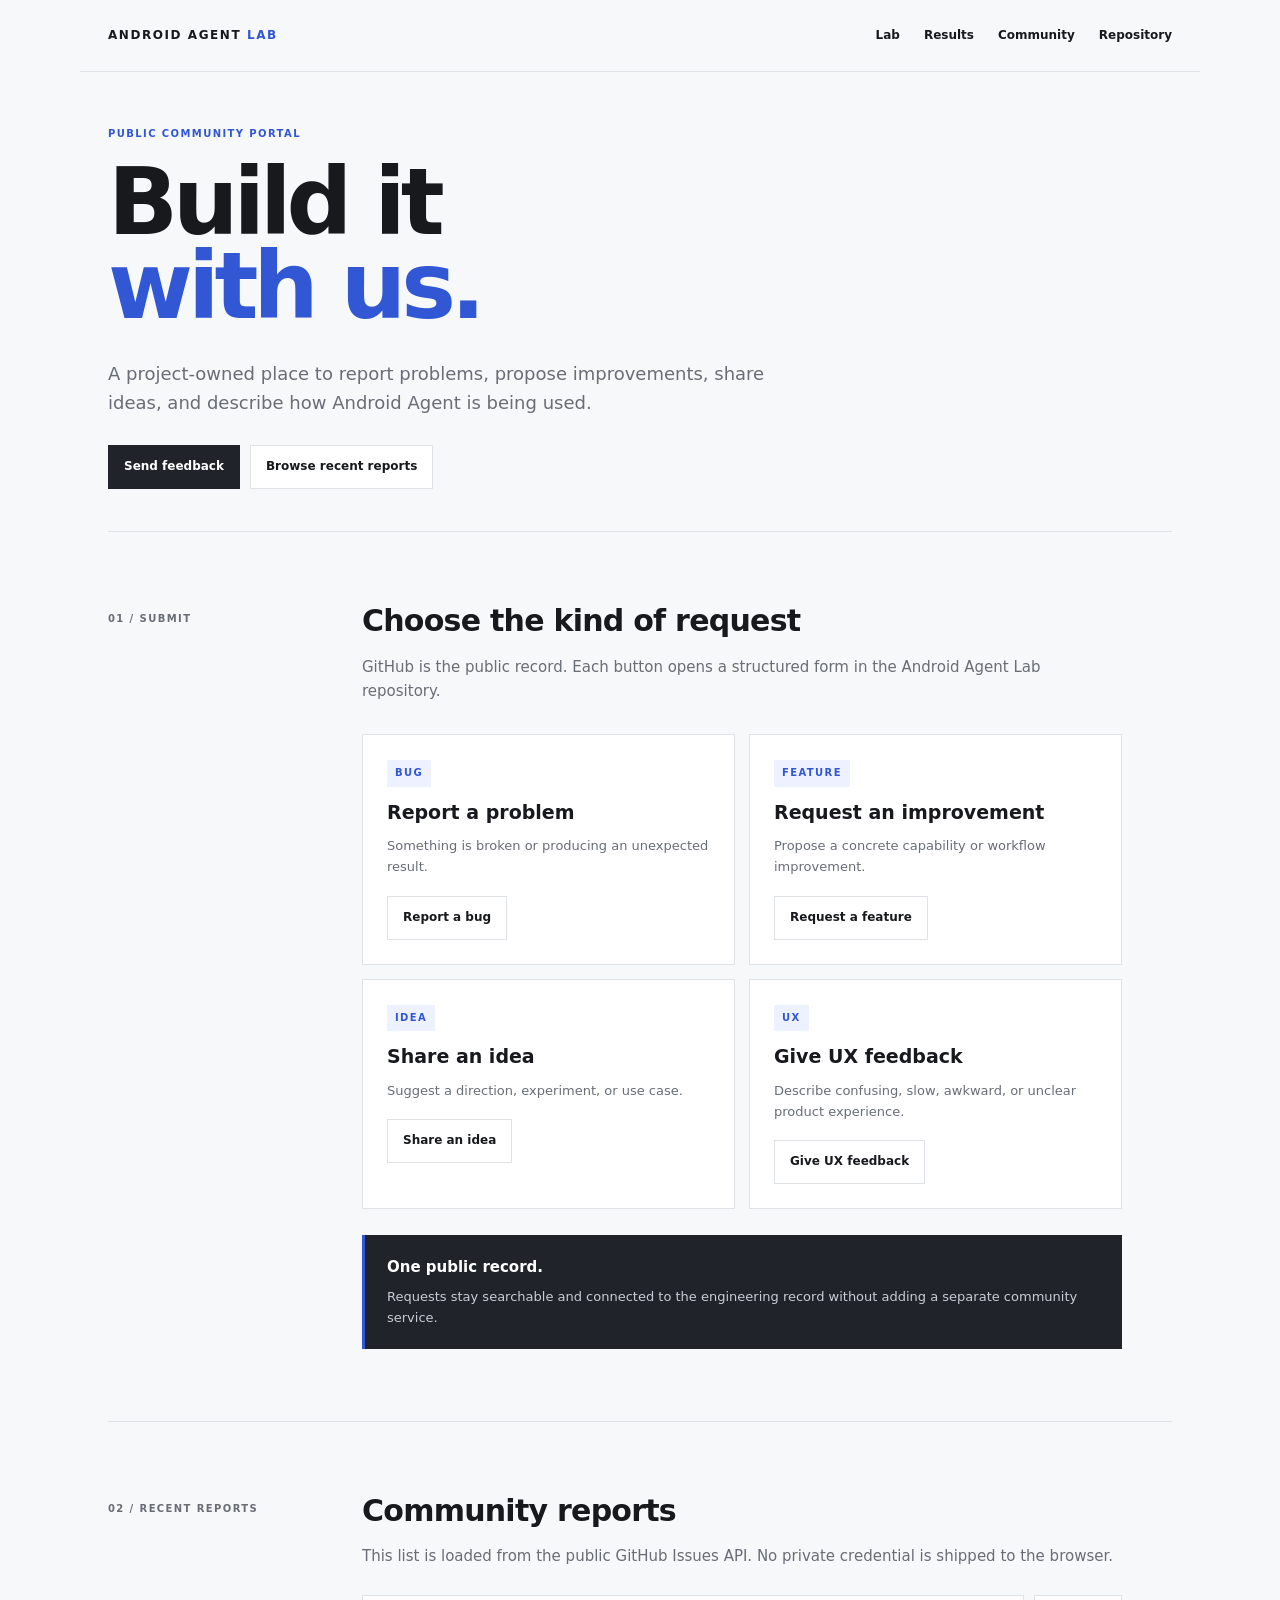
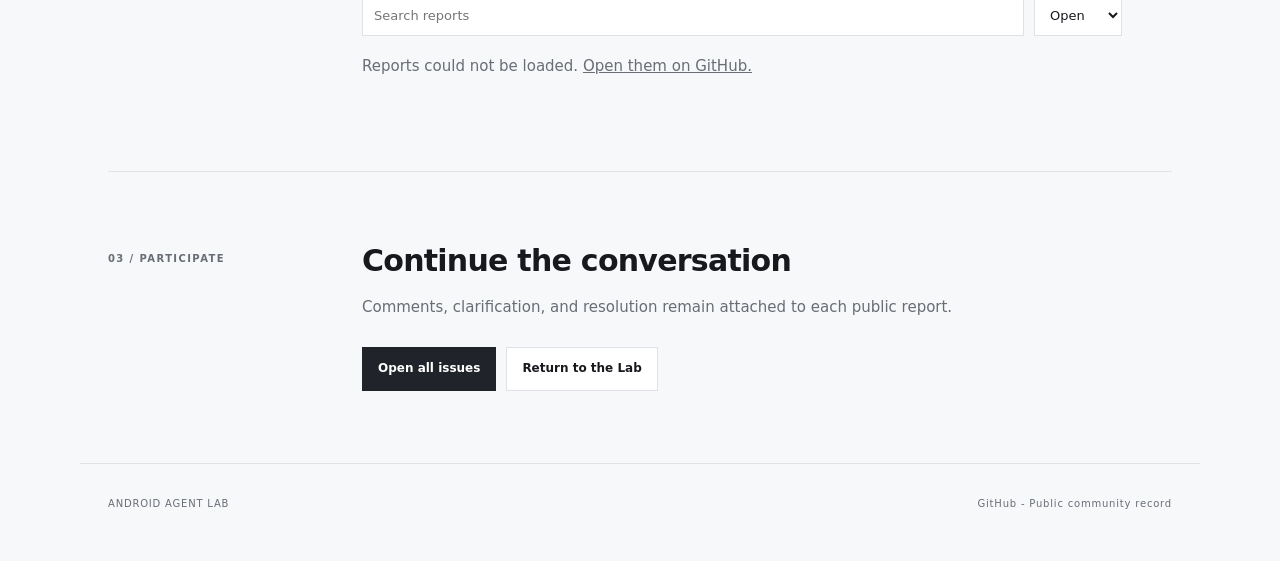
==== community.html @ ad7f055f "feat(community): add GitHub-backed public community portal" ====
<!doctype html>
<html lang="en">
<head><meta charset="utf-8"><meta name="viewport" content="width=device-width,initial-scale=1"><meta name="description" content="Android Agent community portal"><title>Community - Android Agent Lab</title><link rel="stylesheet" href="styles.css">
<style>
.community-hero{padding:54px 0 42px;max-width:820px}.community-grid{display:grid;grid-template-columns:repeat(2,1fr);gap:14px;margin-top:30px}.community-card{background:var(--surface);border:1px solid var(--line);padding:24px}.community-card h3{margin:10px 0 7px;font-size:19px}.community-card p{font-size:13px;margin:0 0 18px}.issue-toolbar{display:flex;gap:10px;flex-wrap:wrap;margin:26px 0 18px}.issue-toolbar input,.issue-toolbar select{min-height:40px;border:1px solid var(--line);background:var(--surface);color:var(--text);padding:9px 11px;font:inherit;font-size:13px}.issue-toolbar input{flex:1 1 280px}.issue-list{display:grid;gap:10px}.issue-item{background:var(--surface);border:1px solid var(--line);padding:18px 20px}.issue-item a{text-decoration:none}.issue-item a:hover{color:var(--accent)}.issue-title{font-size:15px;font-weight:650}.issue-meta{display:flex;flex-wrap:wrap;gap:8px 16px;margin-top:8px;color:var(--muted);font-size:11px}.issue-label{color:var(--accent)}.community-note{margin-top:26px;padding:20px 22px;border-left:3px solid var(--accent);background:var(--dark);color:#fff}.community-note p{color:#c9cdd5;margin:6px 0 0;font-size:13px}@media(max-width:720px){.community-grid{grid-template-columns:1fr}.community-hero{padding-top:40px}}
</style></head>
<body>
<header class="site-header"><a class="wordmark" href="./">ANDROID AGENT <span>LAB</span></a><nav aria-label="Primary navigation"><a href="./">Lab</a><a href="results.html">Results</a><a href="community.html" aria-current="page">Community</a><a href="https://github.com/JeanGoetten/Android-Agent-Lab">Repository</a></nav></header>
<main>
<section class="community-hero"><p class="eyebrow">PUBLIC COMMUNITY PORTAL</p><h1>Build it<br><em>with us.</em></h1><p class="lede">A project-owned place to report problems, propose improvements, share ideas, and describe how Android Agent is being used.</p><div class="hero-actions"><a class="button primary" href="#submit">Send feedback</a><a class="button" href="#recent">Browse recent reports</a></div></section>
<section class="section-grid" id="submit"><div class="section-label">01 / SUBMIT</div><div class="section-content"><h2>Choose the kind of request</h2><p>GitHub is the public record. Each button opens a structured form in the Android Agent Lab repository.</p><div class="community-grid">
<article class="community-card"><span class="tag">BUG</span><h3>Report a problem</h3><p>Something is broken or producing an unexpected result.</p><a class="button" href="https://github.com/JeanGoetten/Android-Agent-Lab/issues/new?template=bug_report.yml">Report a bug</a></article>
<article class="community-card"><span class="tag">FEATURE</span><h3>Request an improvement</h3><p>Propose a concrete capability or workflow improvement.</p><a class="button" href="https://github.com/JeanGoetten/Android-Agent-Lab/issues/new?template=feature_request.yml">Request a feature</a></article>
<article class="community-card"><span class="tag">IDEA</span><h3>Share an idea</h3><p>Suggest a direction, experiment, or use case.</p><a class="button" href="https://github.com/JeanGoetten/Android-Agent-Lab/issues/new?template=idea.yml">Share an idea</a></article>
<article class="community-card"><span class="tag">UX</span><h3>Give UX feedback</h3><p>Describe confusing, slow, awkward, or unclear product experience.</p><a class="button" href="https://github.com/JeanGoetten/Android-Agent-Lab/issues/new?template=ux_feedback.yml">Give UX feedback</a></article>
</div><div class="community-note"><strong>One public record.</strong><p>Requests stay searchable and connected to the engineering record without adding a separate community service.</p></div></div></section>
<section class="section-grid" id="recent"><div class="section-label">02 / RECENT REPORTS</div><div class="section-content"><h2>Community reports</h2><p>This list is loaded from the public GitHub Issues API. No private credential is shipped to the browser.</p><div class="issue-toolbar"><input id="issue-search" type="search" placeholder="Search reports" aria-label="Search reports"><select id="issue-state" aria-label="Issue state"><option value="open">Open</option><option value="closed">Closed</option><option value="all">All</option></select></div><div id="issue-list" class="issue-list" aria-live="polite"><p>Loading community reports...</p></div></div></section>
<section class="section-grid"><div class="section-label">03 / PARTICIPATE</div><div class="section-content"><h2>Continue the conversation</h2><p>Comments, clarification, and resolution remain attached to each public report.</p><div class="hero-actions"><a class="button primary" href="https://github.com/JeanGoetten/Android-Agent-Lab/issues">Open all issues</a><a class="button" href="./">Return to the Lab</a></div></div></section>
</main><footer><span>ANDROID AGENT LAB</span><span><a href="https://github.com/JeanGoetten/Android-Agent-Lab">GitHub</a> - Public community record</span></footer>
<script>
const API="https://api.github.com/repos/JeanGoetten/Android-Agent-Lab/issues";const esc=v=>String(v??"").replace(/[&<>"]/g,c=>({"&":"&amp;","<":"&lt;",">":"&gt;",'"':"&quot;"}[c]));const state=document.getElementById("issue-state"),search=document.getElementById("issue-search"),target=document.getElementById("issue-list");let issues=[];
const isCommunity=i=>/^\[(Bug|Feature|Idea|UX)\]/i.test(i.title);
async function load(){target.innerHTML="<p>Loading community reports...</p>";try{const r=await fetch(API+"?state="+state.value+"&per_page=50",{headers:{"Accept":"application/vnd.github+json"},cache:"no-store"});if(!r.ok)throw 0;issues=(await r.json()).filter(isCommunity);render()}catch(e){target.innerHTML='<p>Reports could not be loaded. <a href="https://github.com/JeanGoetten/Android-Agent-Lab/issues">Open them on GitHub.</a></p>'}}
function render(){const q=search.value.trim().toLowerCase(),list=issues.filter(i=>!q||(i.title+" "+(i.body||"")).toLowerCase().includes(q));if(!list.length){target.innerHTML="<p>No community reports match this view.</p>";return}target.innerHTML=list.map(i=>{const labels=(i.labels||[]).map(l=>'<span class="issue-label">'+esc(l.name)+"</span>").join(" | ");const d=new Date(i.updated_at).toLocaleDateString(undefined,{year:"numeric",month:"short",day:"numeric"});return '<article class="issue-item"><a href="'+esc(i.html_url)+'"><div class="issue-title">'+esc(i.title)+'</div></a><div class="issue-meta"><span>#'+i.number+'</span><span>'+esc(i.state)+'</span><span>'+d+'</span>'+ (labels?'<span>'+labels+"</span>":"")+"</div></article>"}).join("")}
state.addEventListener("change",load);search.addEventListener("input",render);load();
</script></body></html>
---- styles.css ----
:root {
  --bg: #f7f8fa;
  --surface: #ffffff;
  --text: #17191d;
  --muted: #686d76;
  --line: #dfe2e7;
  --accent: #3157d5;
  --accent-soft: #eef1ff;
  --dark: #202329;
  --max: 1120px;
}
* { box-sizing: border-box; }
html { scroll-behavior: smooth; }
body {
  margin: 0;
  background: var(--bg);
  color: var(--text);
  font: 400 15px/1.65 Inter, ui-sans-serif, system-ui, -apple-system, BlinkMacSystemFont, "Segoe UI", sans-serif;
}
a { color: inherit; }
.site-header {
  height: 72px;
  max-width: var(--max);
  margin: auto;
  padding: 0 28px;
  display: flex;
  align-items: center;
  justify-content: space-between;
  border-bottom: 1px solid var(--line);
}
.wordmark {
  text-decoration: none;
  font-size: 12px;
  font-weight: 700;
  letter-spacing: .13em;
}
.wordmark span { color: var(--accent); }
nav { display: flex; gap: 24px; }
nav a, .text-link {
  font-size: 12px;
  font-weight: 600;
  text-decoration: none;
}
nav a:hover, .text-link:hover { color: var(--accent); }
main { max-width: var(--max); margin: auto; padding: 0 28px; }
.hero { padding:48px 0 72px; max-width: 820px; }
.eyebrow, .section-label, .callout-key, .tag {
  font-size: 10px;
  font-weight: 700;
  letter-spacing: .14em;
  text-transform: uppercase;
}
.eyebrow { color: var(--accent); margin: 0 0 18px; }
h1 {
  margin: 0;
  font-size: clamp(52px, 9vw, 92px);
  line-height: .92;
  letter-spacing: -.055em;
  font-weight: 650;
}
h1 em { color: var(--accent); font-style: normal; }
.lede {
  max-width: 670px;
  margin: 30px 0 26px;
  color: var(--muted);
  font-size: 18px;
  line-height: 1.6;
}
.hero-meta {
  display: inline-flex;
  gap: 9px;
  align-items: center;
  color: var(--muted);
  font-size: 12px;
}
.status-dot {
  width: 7px; height: 7px; border-radius: 50%;
  background: var(--accent);
}
.section-grid {
  display: grid;
  grid-template-columns: 190px 1fr;
  gap: 64px;
  padding: 72px 0;
  border-top: 1px solid var(--line);
}
.section-label { color: var(--muted); padding-top: 7px; }
.section-content { max-width: 760px; }
h2 { margin: 0 0 16px; font-size: 30px; line-height: 1.15; letter-spacing: -.025em; }
p { margin: 0 0 20px; color: var(--muted); }
.feature-list {
  display: grid;
  grid-template-columns: repeat(2, 1fr);
  margin-top: 34px;
  border-top: 1px solid var(--line);
}
.feature-list article {
  display: flex; gap: 18px; padding: 17px 0;
  border-bottom: 1px solid var(--line);
}
.feature-list b { color: var(--accent); font-size: 10px; letter-spacing: .08em; }
.feature-list span { font-size: 13px; }
.callout {
  margin-bottom: 26px;
  padding: 26px;
  background: var(--dark);
  color: #fff;
  border-left: 3px solid var(--accent);
}
.callout strong { display: block; margin: 7px 0 10px; font-size: 20px; line-height: 1.3; }
.callout p { color: #c9cdd5; margin: 0; }
.callout-key { color: #aebdff; }
.method-line {
  display: flex; flex-wrap: wrap; gap: 12px; align-items: center;
  margin: 30px 0;
  font-size: 11px; font-weight: 700; letter-spacing: .1em;
}
.method-line i { color: var(--accent); font-style: normal; }
.text-link { color: var(--accent); }
.boundary-grid { display: grid; grid-template-columns: 1fr 1fr; gap: 16px; margin: 28px 0; }
.boundary-grid > div { padding: 22px; background: var(--surface); border: 1px solid var(--line); }
.boundary-grid p { margin: 12px 0 0; font-size: 13px; }
.tag { display: inline-block; padding: 5px 8px; background: var(--accent-soft); color: var(--accent); }
.tag.private { background: #eceef1; color: #4f545d; }
footer {
  max-width: var(--max); margin: auto; padding: 32px 28px 48px;
  display: flex; justify-content: space-between; gap: 20px;
  color: var(--muted); font-size: 10px; letter-spacing: .08em;
  border-top: 1px solid var(--line);
}
@media (max-width: 720px) {
  .site-header { height: 64px; padding: 0 18px; }
  nav a:nth-child(-n+3) { display: none; }
  main { padding: 0 18px; }
  .hero { padding: 78px 0 70px; }
  .lede { font-size: 16px; }
  .section-grid { grid-template-columns: 1fr; gap: 22px; padding: 54px 0; }
  .feature-list, .boundary-grid { grid-template-columns: 1fr; }
  footer { padding: 28px 18px 38px; flex-direction: column; }
}

.hero-actions { display:flex; flex-wrap:wrap; gap:10px; margin-top:28px; }
.button {
  display:inline-flex; align-items:center; justify-content:center;
  padding:11px 15px; border:1px solid var(--line); background:var(--surface);
  text-decoration:none; font-size:12px; font-weight:650;
}
.button:hover { border-color:var(--accent); color:var(--accent); }
.button.primary { background:var(--dark); border-color:var(--dark); color:#fff; }
.button.primary:hover { color:#fff; }
.results-section {
  display:grid; grid-template-columns:190px 1fr; gap:64px;
  padding:72px 0; border-top:1px solid var(--line);
}
.results-heading { display:flex; gap:30px; justify-content:space-between; align-items:flex-start; }
.results-heading > div { max-width:650px; }
.results-list { display:grid; gap:14px; margin-top:30px; }
.result-card {
  background:var(--surface); border:1px solid var(--line); padding:24px;
}
.result-top { display:flex; justify-content:space-between; gap:16px; align-items:center; }
.result-category, .evidence, .record-index {
  font-size:10px; font-weight:700; letter-spacing:.12em; text-transform:uppercase;
}
.result-category { color:var(--accent); }
.evidence { padding:5px 8px; background:var(--accent-soft); color:var(--accent); }
.evidence.derived { background:#f0f1f3; color:#555a63; }
.result-card h3 { margin:16px 0 10px; font-size:20px; line-height:1.25; }
.result-card p { margin-bottom:16px; }
.result-meta { display:flex; flex-wrap:wrap; gap:8px 18px; color:var(--muted); font-size:11px; border-top:1px solid var(--line); padding-top:14px; }
.metrics { display:grid; grid-template-columns:repeat(4,1fr); gap:1px; margin-top:16px; background:var(--line); border:1px solid var(--line); }
.metric { padding:12px; background:var(--surface); min-width:0; }
.metric span { display:block; color:var(--muted); font-size:10px; text-transform:capitalize; }
.metric strong { display:block; margin-top:4px; font-size:14px; overflow-wrap:anywhere; }
.record-grid { display:grid; grid-template-columns:repeat(2,1fr); gap:1px; margin-top:28px; background:var(--line); border:1px solid var(--line); }
.record-grid article { background:var(--surface); padding:22px; min-height:150px; }
.record-grid h3 { margin:12px 0 8px; font-size:17px; }
.record-grid p { font-size:13px; margin:0; }
.record-index { color:var(--accent); }
.doc-list { border-top:1px solid var(--line); margin-top:28px; }
.doc-list a {
  display:flex; justify-content:space-between; align-items:center;
  padding:15px 0; border-bottom:1px solid var(--line);
  text-decoration:none; font-size:14px; font-weight:600;
}
.doc-list a:hover { color:var(--accent); }
.doc-list b { font-size:14px; color:var(--muted); }
.loading { padding:22px 0; }
footer a { text-decoration:none; }
@media (max-width:720px) {
  .results-section { grid-template-columns:1fr; gap:22px; padding:54px 0; }
  .results-heading { display:block; }
  .metrics { grid-template-columns:repeat(2,1fr); }
  .record-grid { grid-template-columns:1fr; }
  .hero-actions .button { width:100%; }
}
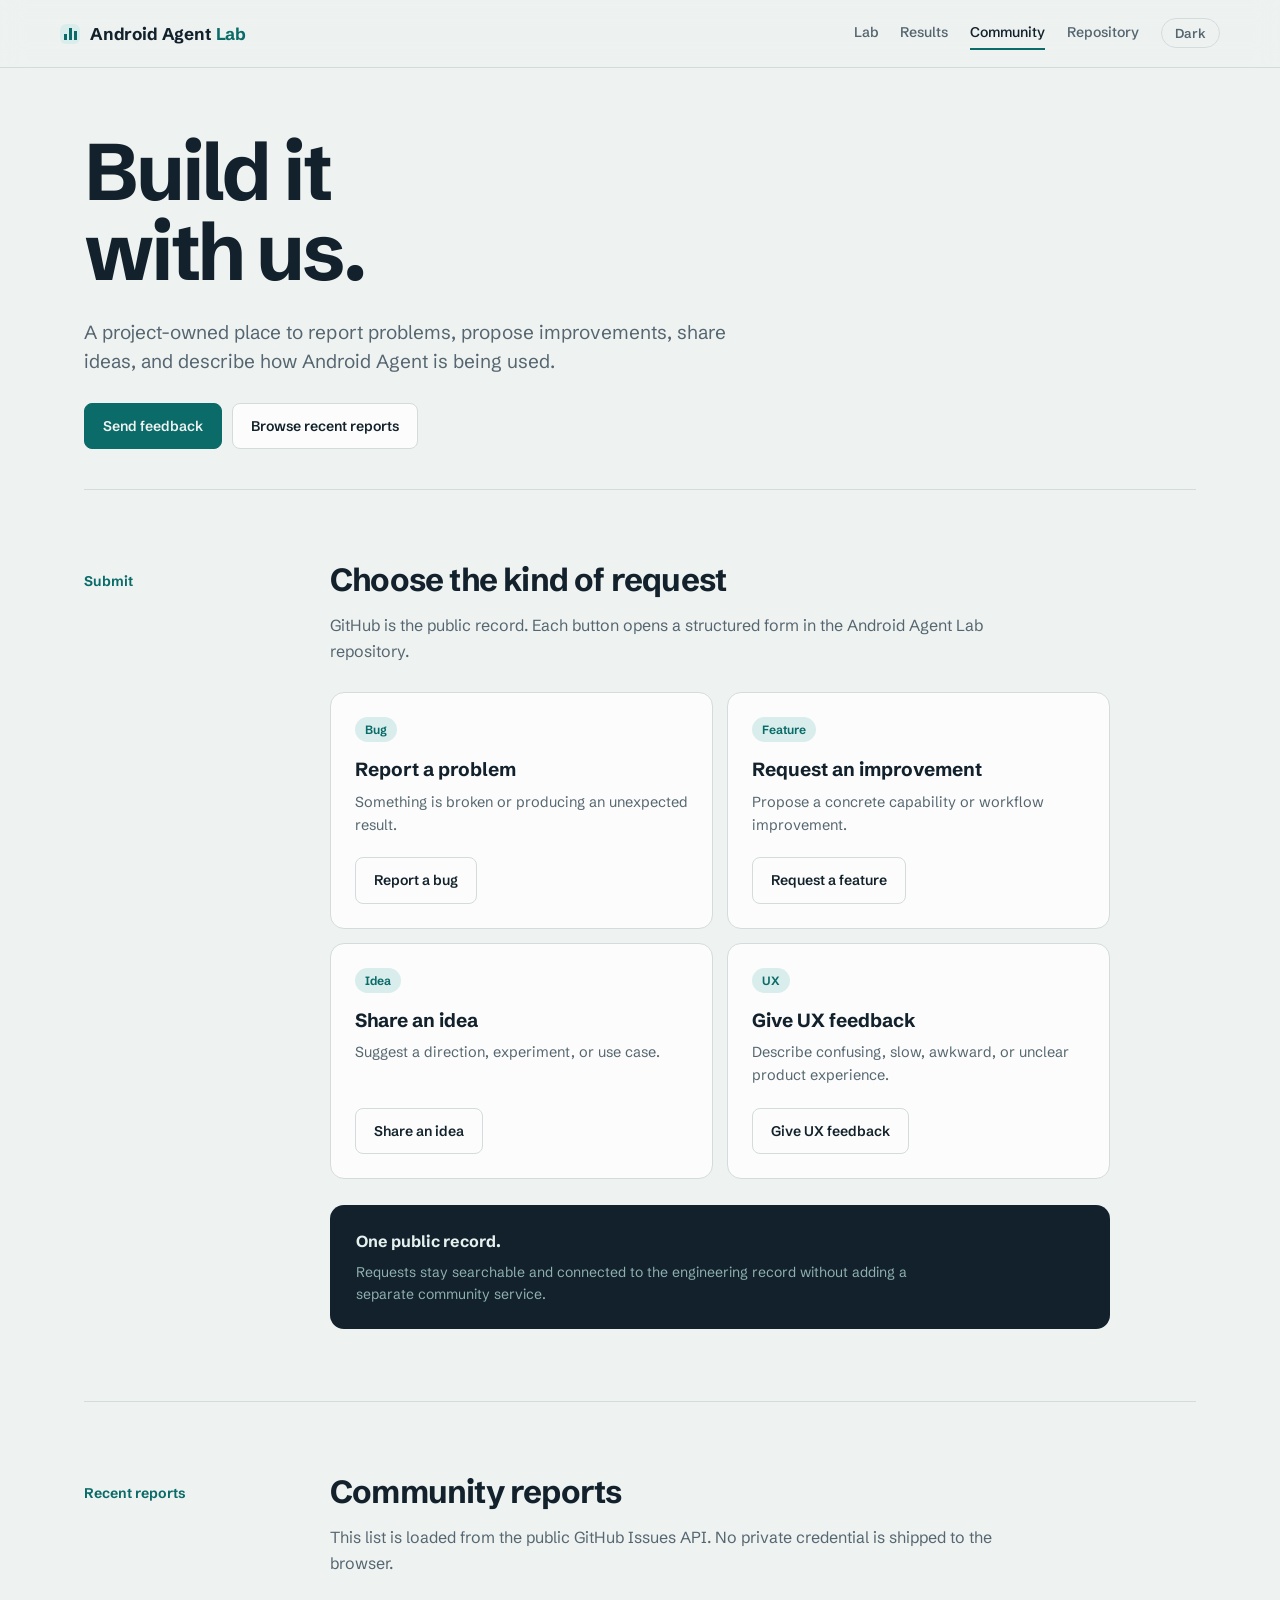
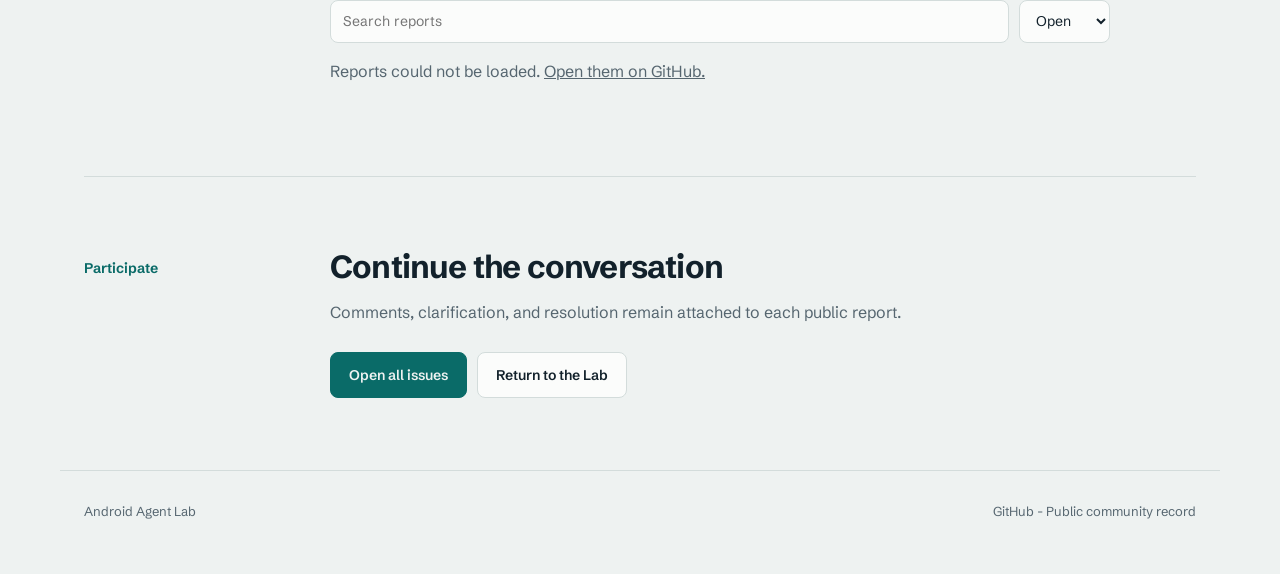
==== commit 152a71fd: "site: refine Android Agent Lab presentation" ====
--- a/community.html
+++ b/community.html
@@ -1,26 +1,24 @@
 <!doctype html>
 <html lang="en">
-<head><meta charset="utf-8"><meta name="viewport" content="width=device-width,initial-scale=1"><meta name="description" content="Android Agent community portal"><title>Community - Android Agent Lab</title><link rel="stylesheet" href="styles.css">
-<style>
-.community-hero{padding:54px 0 42px;max-width:820px}.community-grid{display:grid;grid-template-columns:repeat(2,1fr);gap:14px;margin-top:30px}.community-card{background:var(--surface);border:1px solid var(--line);padding:24px}.community-card h3{margin:10px 0 7px;font-size:19px}.community-card p{font-size:13px;margin:0 0 18px}.issue-toolbar{display:flex;gap:10px;flex-wrap:wrap;margin:26px 0 18px}.issue-toolbar input,.issue-toolbar select{min-height:40px;border:1px solid var(--line);background:var(--surface);color:var(--text);padding:9px 11px;font:inherit;font-size:13px}.issue-toolbar input{flex:1 1 280px}.issue-list{display:grid;gap:10px}.issue-item{background:var(--surface);border:1px solid var(--line);padding:18px 20px}.issue-item a{text-decoration:none}.issue-item a:hover{color:var(--accent)}.issue-title{font-size:15px;font-weight:650}.issue-meta{display:flex;flex-wrap:wrap;gap:8px 16px;margin-top:8px;color:var(--muted);font-size:11px}.issue-label{color:var(--accent)}.community-note{margin-top:26px;padding:20px 22px;border-left:3px solid var(--accent);background:var(--dark);color:#fff}.community-note p{color:#c9cdd5;margin:6px 0 0;font-size:13px}@media(max-width:720px){.community-grid{grid-template-columns:1fr}.community-hero{padding-top:40px}}
-</style></head>
+<head><meta charset="utf-8"><meta name="viewport" content="width=device-width,initial-scale=1"><meta name="description" content="Android Agent community portal"><title>Community - Android Agent Lab</title><link rel="preconnect" href="https://fonts.googleapis.com"><link rel="preconnect" href="https://fonts.gstatic.com" crossorigin><link rel="stylesheet" href="https://fonts.googleapis.com/css2?family=JetBrains+Mono:wght@500&family=Schibsted+Grotesk:wght@400;550;650;700&display=swap"><link rel="stylesheet" href="styles.css">
+</head>
 <body>
-<header class="site-header"><a class="wordmark" href="./">ANDROID AGENT <span>LAB</span></a><nav aria-label="Primary navigation"><a href="./">Lab</a><a href="results.html">Results</a><a href="community.html" aria-current="page">Community</a><a href="https://github.com/JeanGoetten/Android-Agent-Lab">Repository</a></nav></header>
+<header class="site-header"><a class="wordmark" href="./">Android Agent <span>Lab</span></a><nav aria-label="Primary navigation"><a href="./">Lab</a><a href="results.html">Results</a><a href="community.html" aria-current="page">Community</a><a href="https://github.com/JeanGoetten/Android-Agent-Lab">Repository</a></nav></header>
 <main>
-<section class="community-hero"><p class="eyebrow">PUBLIC COMMUNITY PORTAL</p><h1>Build it<br><em>with us.</em></h1><p class="lede">A project-owned place to report problems, propose improvements, share ideas, and describe how Android Agent is being used.</p><div class="hero-actions"><a class="button primary" href="#submit">Send feedback</a><a class="button" href="#recent">Browse recent reports</a></div></section>
-<section class="section-grid" id="submit"><div class="section-label">01 / SUBMIT</div><div class="section-content"><h2>Choose the kind of request</h2><p>GitHub is the public record. Each button opens a structured form in the Android Agent Lab repository.</p><div class="community-grid">
-<article class="community-card"><span class="tag">BUG</span><h3>Report a problem</h3><p>Something is broken or producing an unexpected result.</p><a class="button" href="https://github.com/JeanGoetten/Android-Agent-Lab/issues/new?template=bug_report.yml">Report a bug</a></article>
-<article class="community-card"><span class="tag">FEATURE</span><h3>Request an improvement</h3><p>Propose a concrete capability or workflow improvement.</p><a class="button" href="https://github.com/JeanGoetten/Android-Agent-Lab/issues/new?template=feature_request.yml">Request a feature</a></article>
-<article class="community-card"><span class="tag">IDEA</span><h3>Share an idea</h3><p>Suggest a direction, experiment, or use case.</p><a class="button" href="https://github.com/JeanGoetten/Android-Agent-Lab/issues/new?template=idea.yml">Share an idea</a></article>
+<section class="community-hero"><h1>Build it<br>with us.</h1><p class="lede">A project-owned place to report problems, propose improvements, share ideas, and describe how Android Agent is being used.</p><div class="hero-actions"><a class="button primary" href="#submit">Send feedback</a><a class="button" href="#recent">Browse recent reports</a></div></section>
+<section class="section-grid" id="submit"><div class="section-label">Submit</div><div class="section-content"><h2>Choose the kind of request</h2><p>GitHub is the public record. Each button opens a structured form in the Android Agent Lab repository.</p><div class="community-grid">
+<article class="community-card"><span class="tag">Bug</span><h3>Report a problem</h3><p>Something is broken or producing an unexpected result.</p><a class="button" href="https://github.com/JeanGoetten/Android-Agent-Lab/issues/new?template=bug_report.yml">Report a bug</a></article>
+<article class="community-card"><span class="tag">Feature</span><h3>Request an improvement</h3><p>Propose a concrete capability or workflow improvement.</p><a class="button" href="https://github.com/JeanGoetten/Android-Agent-Lab/issues/new?template=feature_request.yml">Request a feature</a></article>
+<article class="community-card"><span class="tag">Idea</span><h3>Share an idea</h3><p>Suggest a direction, experiment, or use case.</p><a class="button" href="https://github.com/JeanGoetten/Android-Agent-Lab/issues/new?template=idea.yml">Share an idea</a></article>
 <article class="community-card"><span class="tag">UX</span><h3>Give UX feedback</h3><p>Describe confusing, slow, awkward, or unclear product experience.</p><a class="button" href="https://github.com/JeanGoetten/Android-Agent-Lab/issues/new?template=ux_feedback.yml">Give UX feedback</a></article>
 </div><div class="community-note"><strong>One public record.</strong><p>Requests stay searchable and connected to the engineering record without adding a separate community service.</p></div></div></section>
-<section class="section-grid" id="recent"><div class="section-label">02 / RECENT REPORTS</div><div class="section-content"><h2>Community reports</h2><p>This list is loaded from the public GitHub Issues API. No private credential is shipped to the browser.</p><div class="issue-toolbar"><input id="issue-search" type="search" placeholder="Search reports" aria-label="Search reports"><select id="issue-state" aria-label="Issue state"><option value="open">Open</option><option value="closed">Closed</option><option value="all">All</option></select></div><div id="issue-list" class="issue-list" aria-live="polite"><p>Loading community reports...</p></div></div></section>
-<section class="section-grid"><div class="section-label">03 / PARTICIPATE</div><div class="section-content"><h2>Continue the conversation</h2><p>Comments, clarification, and resolution remain attached to each public report.</p><div class="hero-actions"><a class="button primary" href="https://github.com/JeanGoetten/Android-Agent-Lab/issues">Open all issues</a><a class="button" href="./">Return to the Lab</a></div></div></section>
-</main><footer><span>ANDROID AGENT LAB</span><span><a href="https://github.com/JeanGoetten/Android-Agent-Lab">GitHub</a> - Public community record</span></footer>
+<section class="section-grid" id="recent"><div class="section-label">Recent reports</div><div class="section-content"><h2>Community reports</h2><p>This list is loaded from the public GitHub Issues API. No private credential is shipped to the browser.</p><div class="issue-toolbar"><input id="issue-search" type="search" placeholder="Search reports" aria-label="Search reports"><select id="issue-state" aria-label="Issue state"><option value="open">Open</option><option value="closed">Closed</option><option value="all">All</option></select></div><div id="issue-list" class="issue-list" aria-live="polite"><p>Loading community reports...</p></div></div></section>
+<section class="section-grid"><div class="section-label">Participate</div><div class="section-content"><h2>Continue the conversation</h2><p>Comments, clarification, and resolution remain attached to each public report.</p><div class="hero-actions"><a class="button primary" href="https://github.com/JeanGoetten/Android-Agent-Lab/issues">Open all issues</a><a class="button" href="./">Return to the Lab</a></div></div></section>
+</main><footer><span>Android Agent Lab</span><span><a href="https://github.com/JeanGoetten/Android-Agent-Lab">GitHub</a> - Public community record</span></footer>
 <script>
 const API="https://api.github.com/repos/JeanGoetten/Android-Agent-Lab/issues";const esc=v=>String(v??"").replace(/[&<>"]/g,c=>({"&":"&amp;","<":"&lt;",">":"&gt;",'"':"&quot;"}[c]));const state=document.getElementById("issue-state"),search=document.getElementById("issue-search"),target=document.getElementById("issue-list");let issues=[];
 const isCommunity=i=>/^\[(Bug|Feature|Idea|UX)\]/i.test(i.title);
 async function load(){target.innerHTML="<p>Loading community reports...</p>";try{const r=await fetch(API+"?state="+state.value+"&per_page=50",{headers:{"Accept":"application/vnd.github+json"},cache:"no-store"});if(!r.ok)throw 0;issues=(await r.json()).filter(isCommunity);render()}catch(e){target.innerHTML='<p>Reports could not be loaded. <a href="https://github.com/JeanGoetten/Android-Agent-Lab/issues">Open them on GitHub.</a></p>'}}
 function render(){const q=search.value.trim().toLowerCase(),list=issues.filter(i=>!q||(i.title+" "+(i.body||"")).toLowerCase().includes(q));if(!list.length){target.innerHTML="<p>No community reports match this view.</p>";return}target.innerHTML=list.map(i=>{const labels=(i.labels||[]).map(l=>'<span class="issue-label">'+esc(l.name)+"</span>").join(" | ");const d=new Date(i.updated_at).toLocaleDateString(undefined,{year:"numeric",month:"short",day:"numeric"});return '<article class="issue-item"><a href="'+esc(i.html_url)+'"><div class="issue-title">'+esc(i.title)+'</div></a><div class="issue-meta"><span>#'+i.number+'</span><span>'+esc(i.state)+'</span><span>'+d+'</span>'+ (labels?'<span>'+labels+"</span>":"")+"</div></article>"}).join("")}
 state.addEventListener("change",load);search.addEventListener("input",render);load();
-</script></body></html>+</script><script src="app.js" defer></script></body></html>
--- a/styles.css
+++ b/styles.css
@@ -1,196 +1,125 @@
-:root {
-  --bg: #f7f8fa;
-  --surface: #ffffff;
-  --text: #17191d;
-  --muted: #686d76;
-  --line: #dfe2e7;
-  --accent: #3157d5;
-  --accent-soft: #eef1ff;
-  --dark: #202329;
-  --max: 1120px;
-}
-* { box-sizing: border-box; }
-html { scroll-behavior: smooth; }
-body {
-  margin: 0;
-  background: var(--bg);
-  color: var(--text);
-  font: 400 15px/1.65 Inter, ui-sans-serif, system-ui, -apple-system, BlinkMacSystemFont, "Segoe UI", sans-serif;
-}
-a { color: inherit; }
-.site-header {
-  height: 72px;
-  max-width: var(--max);
-  margin: auto;
-  padding: 0 28px;
-  display: flex;
-  align-items: center;
-  justify-content: space-between;
-  border-bottom: 1px solid var(--line);
-}
-.wordmark {
-  text-decoration: none;
-  font-size: 12px;
-  font-weight: 700;
-  letter-spacing: .13em;
-}
-.wordmark span { color: var(--accent); }
-nav { display: flex; gap: 24px; }
-nav a, .text-link {
-  font-size: 12px;
-  font-weight: 600;
-  text-decoration: none;
-}
-nav a:hover, .text-link:hover { color: var(--accent); }
-main { max-width: var(--max); margin: auto; padding: 0 28px; }
-.hero { padding:48px 0 72px; max-width: 820px; }
-.eyebrow, .section-label, .callout-key, .tag {
-  font-size: 10px;
-  font-weight: 700;
-  letter-spacing: .14em;
-  text-transform: uppercase;
-}
-.eyebrow { color: var(--accent); margin: 0 0 18px; }
-h1 {
-  margin: 0;
-  font-size: clamp(52px, 9vw, 92px);
-  line-height: .92;
-  letter-spacing: -.055em;
-  font-weight: 650;
-}
-h1 em { color: var(--accent); font-style: normal; }
-.lede {
-  max-width: 670px;
-  margin: 30px 0 26px;
-  color: var(--muted);
-  font-size: 18px;
-  line-height: 1.6;
-}
-.hero-meta {
-  display: inline-flex;
-  gap: 9px;
-  align-items: center;
-  color: var(--muted);
-  font-size: 12px;
-}
-.status-dot {
-  width: 7px; height: 7px; border-radius: 50%;
-  background: var(--accent);
-}
-.section-grid {
-  display: grid;
-  grid-template-columns: 190px 1fr;
-  gap: 64px;
-  padding: 72px 0;
-  border-top: 1px solid var(--line);
-}
-.section-label { color: var(--muted); padding-top: 7px; }
-.section-content { max-width: 760px; }
-h2 { margin: 0 0 16px; font-size: 30px; line-height: 1.15; letter-spacing: -.025em; }
-p { margin: 0 0 20px; color: var(--muted); }
-.feature-list {
-  display: grid;
-  grid-template-columns: repeat(2, 1fr);
-  margin-top: 34px;
-  border-top: 1px solid var(--line);
-}
-.feature-list article {
-  display: flex; gap: 18px; padding: 17px 0;
-  border-bottom: 1px solid var(--line);
-}
-.feature-list b { color: var(--accent); font-size: 10px; letter-spacing: .08em; }
-.feature-list span { font-size: 13px; }
-.callout {
-  margin-bottom: 26px;
-  padding: 26px;
-  background: var(--dark);
-  color: #fff;
-  border-left: 3px solid var(--accent);
-}
-.callout strong { display: block; margin: 7px 0 10px; font-size: 20px; line-height: 1.3; }
-.callout p { color: #c9cdd5; margin: 0; }
-.callout-key { color: #aebdff; }
-.method-line {
-  display: flex; flex-wrap: wrap; gap: 12px; align-items: center;
-  margin: 30px 0;
-  font-size: 11px; font-weight: 700; letter-spacing: .1em;
-}
-.method-line i { color: var(--accent); font-style: normal; }
-.text-link { color: var(--accent); }
-.boundary-grid { display: grid; grid-template-columns: 1fr 1fr; gap: 16px; margin: 28px 0; }
-.boundary-grid > div { padding: 22px; background: var(--surface); border: 1px solid var(--line); }
-.boundary-grid p { margin: 12px 0 0; font-size: 13px; }
-.tag { display: inline-block; padding: 5px 8px; background: var(--accent-soft); color: var(--accent); }
-.tag.private { background: #eceef1; color: #4f545d; }
-footer {
-  max-width: var(--max); margin: auto; padding: 32px 28px 48px;
-  display: flex; justify-content: space-between; gap: 20px;
-  color: var(--muted); font-size: 10px; letter-spacing: .08em;
-  border-top: 1px solid var(--line);
-}
-@media (max-width: 720px) {
-  .site-header { height: 64px; padding: 0 18px; }
-  nav a:nth-child(-n+3) { display: none; }
-  main { padding: 0 18px; }
-  .hero { padding: 78px 0 70px; }
-  .lede { font-size: 16px; }
-  .section-grid { grid-template-columns: 1fr; gap: 22px; padding: 54px 0; }
-  .feature-list, .boundary-grid { grid-template-columns: 1fr; }
-  footer { padding: 28px 18px 38px; flex-direction: column; }
-}
-
-.hero-actions { display:flex; flex-wrap:wrap; gap:10px; margin-top:28px; }
-.button {
-  display:inline-flex; align-items:center; justify-content:center;
-  padding:11px 15px; border:1px solid var(--line); background:var(--surface);
-  text-decoration:none; font-size:12px; font-weight:650;
-}
-.button:hover { border-color:var(--accent); color:var(--accent); }
-.button.primary { background:var(--dark); border-color:var(--dark); color:#fff; }
-.button.primary:hover { color:#fff; }
-.results-section {
-  display:grid; grid-template-columns:190px 1fr; gap:64px;
-  padding:72px 0; border-top:1px solid var(--line);
-}
-.results-heading { display:flex; gap:30px; justify-content:space-between; align-items:flex-start; }
-.results-heading > div { max-width:650px; }
-.results-list { display:grid; gap:14px; margin-top:30px; }
-.result-card {
-  background:var(--surface); border:1px solid var(--line); padding:24px;
-}
-.result-top { display:flex; justify-content:space-between; gap:16px; align-items:center; }
-.result-category, .evidence, .record-index {
-  font-size:10px; font-weight:700; letter-spacing:.12em; text-transform:uppercase;
-}
-.result-category { color:var(--accent); }
-.evidence { padding:5px 8px; background:var(--accent-soft); color:var(--accent); }
-.evidence.derived { background:#f0f1f3; color:#555a63; }
-.result-card h3 { margin:16px 0 10px; font-size:20px; line-height:1.25; }
-.result-card p { margin-bottom:16px; }
-.result-meta { display:flex; flex-wrap:wrap; gap:8px 18px; color:var(--muted); font-size:11px; border-top:1px solid var(--line); padding-top:14px; }
-.metrics { display:grid; grid-template-columns:repeat(4,1fr); gap:1px; margin-top:16px; background:var(--line); border:1px solid var(--line); }
-.metric { padding:12px; background:var(--surface); min-width:0; }
-.metric span { display:block; color:var(--muted); font-size:10px; text-transform:capitalize; }
-.metric strong { display:block; margin-top:4px; font-size:14px; overflow-wrap:anywhere; }
-.record-grid { display:grid; grid-template-columns:repeat(2,1fr); gap:1px; margin-top:28px; background:var(--line); border:1px solid var(--line); }
-.record-grid article { background:var(--surface); padding:22px; min-height:150px; }
-.record-grid h3 { margin:12px 0 8px; font-size:17px; }
-.record-grid p { font-size:13px; margin:0; }
-.record-index { color:var(--accent); }
-.doc-list { border-top:1px solid var(--line); margin-top:28px; }
-.doc-list a {
-  display:flex; justify-content:space-between; align-items:center;
-  padding:15px 0; border-bottom:1px solid var(--line);
-  text-decoration:none; font-size:14px; font-weight:600;
-}
-.doc-list a:hover { color:var(--accent); }
-.doc-list b { font-size:14px; color:var(--muted); }
-.loading { padding:22px 0; }
-footer a { text-decoration:none; }
-@media (max-width:720px) {
-  .results-section { grid-template-columns:1fr; gap:22px; padding:54px 0; }
-  .results-heading { display:block; }
-  .metrics { grid-template-columns:repeat(2,1fr); }
-  .record-grid { grid-template-columns:1fr; }
-  .hero-actions .button { width:100%; }
-}
+:root{--bg:#eef2f1;--surface:#fbfcfb;--ink:#12212b;--muted:#566670;--line:#d3dcdb;--accent:#0a6b68;--accent-soft:#d9eeec;--amber:#8f5100;--amber-soft:#f6e6cc;--panel:#12212b;--panel-ink:#e6f1ef;--panel-muted:#8fb0b0;--physical:#2fa39b;--avd:#d39a2f;--ci_avd:#6f8fb5;--unknown:#8a9a9e;--max:1160px;--font:"Schibsted Grotesk",ui-sans-serif,system-ui,-apple-system,"Segoe UI",sans-serif;--mono:"JetBrains Mono",ui-monospace,SFMono-Regular,Consolas,monospace}
+:root[data-theme=dark]{--bg:#0e171c;--surface:#15222a;--ink:#e4eeed;--muted:#8fa4a8;--line:#25363e;--accent:#5fcfc6;--accent-soft:#17383a;--amber:#f0b35a;--amber-soft:#3a2d17;--panel:#0a1216}
+@media(prefers-color-scheme:dark){:root:not([data-theme=light]){--bg:#0e171c;--surface:#15222a;--ink:#e4eeed;--muted:#8fa4a8;--line:#25363e;--accent:#5fcfc6;--accent-soft:#17383a;--amber:#f0b35a;--amber-soft:#3a2d17;--panel:#0a1216}}
+*{box-sizing:border-box}
+html{scroll-behavior:smooth;scroll-padding-top:88px}
+body{margin:0;background:var(--bg);color:var(--ink);font:400 16px/1.6 var(--font);-webkit-font-smoothing:antialiased}
+a{color:inherit}
+:focus-visible{outline:2px solid var(--accent);outline-offset:3px;border-radius:4px}
+.site-header{position:sticky;top:0;z-index:20;height:68px;display:flex;align-items:center;justify-content:space-between;padding:0 max(24px,calc((100% - var(--max))/2));background:color-mix(in srgb,var(--bg) 84%,transparent);backdrop-filter:saturate(1.4) blur(12px);border-bottom:1px solid var(--line)}
+.wordmark{text-decoration:none;font-size:17px;font-weight:700;letter-spacing:-.01em;display:inline-flex;align-items:center}
+.wordmark span{color:var(--accent);margin-left:.28em}
+.wordmark::before{content:"";width:20px;height:20px;margin-right:10px;border-radius:6px;background:linear-gradient(var(--accent),var(--accent)) 4px 10px/3px 6px no-repeat,linear-gradient(var(--accent),var(--accent)) 9px 4px/3px 12px no-repeat,linear-gradient(var(--accent),var(--accent)) 14px 7px/3px 9px no-repeat,var(--accent-soft)}
+nav{display:flex;align-items:center;gap:22px}
+nav a{font-size:14px;font-weight:550;text-decoration:none;color:var(--muted);padding:4px 0;border-bottom:2px solid transparent}
+nav a:hover{color:var(--ink)}
+nav a[aria-current]{color:var(--ink);border-bottom-color:var(--accent)}
+.theme-toggle{font:600 13px var(--font);color:var(--muted);background:transparent;border:1px solid var(--line);border-radius:999px;padding:6px 13px;cursor:pointer}
+.theme-toggle:hover{color:var(--ink);border-color:var(--muted)}
+main{max-width:var(--max);margin:auto;padding:0 24px}
+.hero{display:grid;grid-template-columns:minmax(0,1.1fr) minmax(0,.9fr);column-gap:56px;align-items:start;padding:72px 0 80px}
+.hero>*{grid-column:1}
+.hero>.readout{grid-column:2;grid-row:1/span 4}
+.hero-page,.community-hero{display:block;max-width:820px;padding:64px 0 40px}
+.eyebrow{display:none}
+h1{margin:0;font-size:clamp(44px,7vw,80px);line-height:1;letter-spacing:-.04em;font-weight:700}
+.lede{max-width:58ch;margin:26px 0 8px;color:var(--muted);font-size:19px;line-height:1.55}
+.hero-actions{display:flex;flex-wrap:wrap;gap:10px;margin-top:26px}
+.button{display:inline-flex;align-items:center;justify-content:center;padding:11px 18px;border:1px solid var(--line);border-radius:8px;background:var(--surface);text-decoration:none;font-size:14px;font-weight:600;transition:border-color .15s,background .15s}
+.button:hover{border-color:var(--accent);color:var(--accent)}
+.button.primary{background:var(--accent);border-color:var(--accent);color:var(--bg)}
+.button.primary:hover{background:var(--ink);border-color:var(--ink);color:var(--bg)}
+.readout{background:var(--panel);color:var(--panel-ink);border-radius:18px;padding:26px;margin-top:6px;box-shadow:0 24px 48px -28px rgba(10,30,36,.55)}
+.readout[hidden]{display:none}
+.readout-head{display:flex;justify-content:space-between;gap:12px;font:500 12px var(--mono);color:var(--panel-muted);padding-bottom:18px;border-bottom:1px solid rgba(255,255,255,.1)}
+.readout-stats{display:grid;gap:18px;padding:22px 0}
+.readout-stats div{display:flex;align-items:baseline;gap:14px}
+.readout-stats strong{font:500 38px/1 var(--mono);min-width:5.4ch;letter-spacing:-.03em}
+.readout-stats span{color:var(--panel-muted);font-size:14px}
+.readout-bar{display:flex;gap:3px;height:12px}
+.readout-bar i,.readout-key i{border-radius:3px;background:var(--unknown)}
+.readout-bar i{min-width:6px}
+.seg-physical{background:var(--physical)!important}.seg-avd{background:var(--avd)!important}.seg-ci_avd{background:var(--ci_avd)!important}.seg-unknown{background:var(--unknown)!important}
+.readout-key{list-style:none;display:flex;flex-wrap:wrap;gap:6px 16px;margin:14px 0 0;padding:0;font-size:12.5px;color:var(--panel-muted)}
+.readout-key li{display:flex;align-items:center;gap:7px}
+.readout-key i{width:9px;height:9px}
+.readout-key b{color:var(--panel-ink);font-family:var(--mono);font-weight:500}
+.section-grid,.results-section{display:grid;grid-template-columns:190px minmax(0,1fr);gap:56px;padding:72px 0;border-top:1px solid var(--line)}
+.section-label{position:sticky;top:96px;align-self:start;font-size:14px;font-weight:650;color:var(--accent);padding-top:8px}
+.section-content{max-width:780px}
+h2{margin:0 0 14px;font-size:32px;line-height:1.15;letter-spacing:-.025em}
+p{margin:0 0 20px;color:var(--muted);max-width:68ch}
+.feature-list{display:grid;grid-template-columns:repeat(2,1fr);gap:12px;margin-top:30px}
+.feature-list article{padding:18px 20px;background:var(--surface);border:1px solid var(--line);border-radius:10px;border-left:3px solid var(--accent);font-size:15px;font-weight:550}
+.results-heading{display:flex;gap:30px;justify-content:space-between;align-items:flex-start}
+.text-link{color:var(--accent);font-size:14px;font-weight:650;text-decoration:none;white-space:nowrap}
+.text-link:hover{text-decoration:underline}
+.results-list{display:grid;gap:16px;margin-top:28px}
+.result-card{background:var(--surface);border:1px solid var(--line);border-radius:14px;padding:26px}
+.result-top{display:flex;justify-content:space-between;align-items:center;gap:16px;margin-bottom:14px}
+.result-category{font-size:13px;font-weight:650;color:var(--accent)}
+.evidence{font-size:12px;font-weight:650;padding:4px 10px;border-radius:999px;background:var(--accent-soft);color:var(--accent)}
+.evidence.derived{background:var(--amber-soft);color:var(--amber)}
+.result-card h3{margin:0 0 10px;font-size:21px;line-height:1.25;letter-spacing:-.015em}
+.result-card p{margin:0 0 16px;font-size:15px}
+.result-card .note{font-size:13px;font-style:italic;margin:14px 0 0}
+.metrics{display:grid;grid-template-columns:repeat(auto-fill,minmax(168px,1fr));gap:10px;margin:18px 0 0}
+.metric{background:var(--bg);border:1px solid var(--line);border-radius:8px;padding:12px 14px;min-width:0}
+.metric dt{color:var(--muted);font-size:12px;text-transform:capitalize}
+.metric dd{margin:4px 0 0;font:500 16px/1.3 var(--mono);overflow-wrap:anywhere}
+.result-meta{display:flex;flex-wrap:wrap;gap:6px 16px;margin-top:18px;padding-top:14px;border-top:1px solid var(--line);color:var(--muted);font-size:13px}
+.env{display:inline-flex;align-items:center;gap:7px;color:var(--ink);font-weight:600}
+.env::before{content:"";width:9px;height:9px;border-radius:50%;background:var(--unknown)}
+.env-physical::before{background:var(--physical)}.env-avd::before{background:var(--avd)}.env-ci_avd::before{background:var(--ci_avd)}
+details{margin-top:14px}
+summary{cursor:pointer;font-size:13px;font-weight:650;color:var(--accent);list-style:none;display:inline-flex;gap:8px;align-items:center}
+summary::-webkit-details-marker{display:none}
+summary::before{content:"+";display:inline-grid;place-items:center;width:18px;height:18px;border:1px solid currentColor;border-radius:50%;font-size:13px;line-height:1}
+details[open] summary::before{content:"\2212"}
+.facts{display:grid;grid-template-columns:130px 1fr;gap:8px 18px;margin:14px 0 0;font-size:13.5px}
+.facts dt{color:var(--muted)}.facts dd{margin:0;overflow-wrap:anywhere}
+.loading{padding:22px 0;color:var(--muted)}
+.record-grid{display:grid;grid-template-columns:repeat(2,1fr);gap:14px;margin-top:28px}
+.record-grid article{background:var(--surface);border:1px solid var(--line);border-radius:12px;padding:24px}
+.record-grid h3{margin:0 0 8px;font-size:18px}
+.record-grid p{font-size:14.5px;margin:0}
+.doc-list{margin-top:26px;border-top:1px solid var(--line)}
+.doc-list a{display:flex;justify-content:space-between;align-items:center;padding:16px 4px;border-bottom:1px solid var(--line);text-decoration:none;font-weight:600;transition:padding .15s,color .15s}
+.doc-list a:hover{color:var(--accent);padding-left:12px}
+.doc-list b{color:var(--muted)}
+.results-page{display:grid;grid-template-columns:minmax(0,1fr) 250px;gap:48px;align-items:start;padding-bottom:80px}
+.results-page aside{position:sticky;top:96px;padding:22px;background:var(--surface);border:1px solid var(--line);border-radius:14px;font-size:14px}
+.results-page aside h2{font-size:15px;margin:0 0 6px}
+.results-page aside p{font-size:13.5px;margin:0 0 18px}
+.results-page aside a{color:var(--accent);font-weight:600;text-decoration:none}
+.results-page aside a:hover{text-decoration:underline}
+.filters{display:grid;gap:14px}
+.filter-row{display:flex;flex-wrap:wrap;gap:10px}
+.chips{display:flex;flex-wrap:wrap;gap:8px}
+.chip{font:600 13px var(--font);padding:7px 14px;border-radius:999px;border:1px solid var(--line);background:var(--surface);color:var(--muted);cursor:pointer;transition:background .15s,color .15s}
+.chip:hover{color:var(--ink);border-color:var(--muted)}
+.chip[aria-pressed=true]{background:var(--ink);border-color:var(--ink);color:var(--bg)}
+.filters input,.filters select,.issue-toolbar input,.issue-toolbar select{min-height:42px;border:1px solid var(--line);border-radius:8px;background:var(--surface);color:var(--ink);padding:9px 12px;font:inherit;font-size:14px}
+.filters input{flex:1 1 240px}
+.count{margin:6px 0 0;font-size:13px;color:var(--muted)}
+.callout,.community-note{margin-top:26px;padding:24px 26px;background:var(--panel);color:var(--panel-ink);border-radius:14px}
+.community-note p{color:var(--panel-muted);margin:6px 0 0;font-size:14px}
+.community-grid{display:grid;grid-template-columns:repeat(2,1fr);gap:14px;margin-top:28px}
+.community-card{background:var(--surface);border:1px solid var(--line);border-radius:14px;padding:24px;display:flex;flex-direction:column;align-items:flex-start}
+.community-card h3{margin:12px 0 6px;font-size:19px}
+.community-card p{font-size:14.5px;margin:0 0 20px;flex:1}
+.tag{display:inline-block;padding:3px 10px;border-radius:999px;background:var(--accent-soft);color:var(--accent);font-size:12px;font-weight:650}
+.issue-toolbar{display:flex;gap:10px;flex-wrap:wrap;margin:24px 0 16px}
+.issue-toolbar input{flex:1 1 280px}
+.issue-list{display:grid;gap:10px}
+.issue-item{background:var(--surface);border:1px solid var(--line);border-radius:10px;padding:16px 20px}
+.issue-item a{text-decoration:none}.issue-item a:hover{color:var(--accent)}
+.issue-title{font-size:16px;font-weight:650}
+.issue-meta{display:flex;flex-wrap:wrap;gap:6px 16px;margin-top:6px;color:var(--muted);font-size:13px}
+.issue-label{color:var(--accent);font-weight:600}
+footer{max-width:var(--max);margin:auto;padding:30px 24px 52px;display:flex;justify-content:space-between;gap:20px;color:var(--muted);font-size:13px;border-top:1px solid var(--line)}
+footer a{text-decoration:none}footer a:hover{color:var(--accent)}
+@media(max-width:900px){.hero{display:block;padding:48px 0 56px}.hero>.readout{margin-top:36px}.results-page{grid-template-columns:1fr}.results-page aside{position:static}}
+@media(max-width:720px){.site-header{height:60px;padding:0 18px}nav{gap:14px}nav a[href^="#"]{display:none}main{padding:0 18px}.lede{font-size:17px}.section-grid,.results-section{grid-template-columns:1fr;gap:18px;padding:52px 0}.section-label{position:static;padding:0}.results-heading{display:block}.feature-list,.record-grid,.community-grid{grid-template-columns:1fr}.facts{grid-template-columns:1fr;gap:2px}.facts dd{margin-bottom:10px}.hero-actions .button{width:100%}footer{padding:28px 18px 40px;flex-direction:column}}
+@media(max-width:560px){.site-header{height:auto;flex-wrap:wrap;padding:10px 18px;gap:6px 12px}nav{width:100%;gap:18px}nav a[href*="github.com"]{display:none}.theme-toggle{margin-left:auto}.readout-stats div{flex-wrap:wrap;gap:2px 14px}.readout-stats strong{white-space:nowrap}}
+@media(prefers-reduced-motion:reduce){html{scroll-behavior:auto}*{transition:none!important}}
